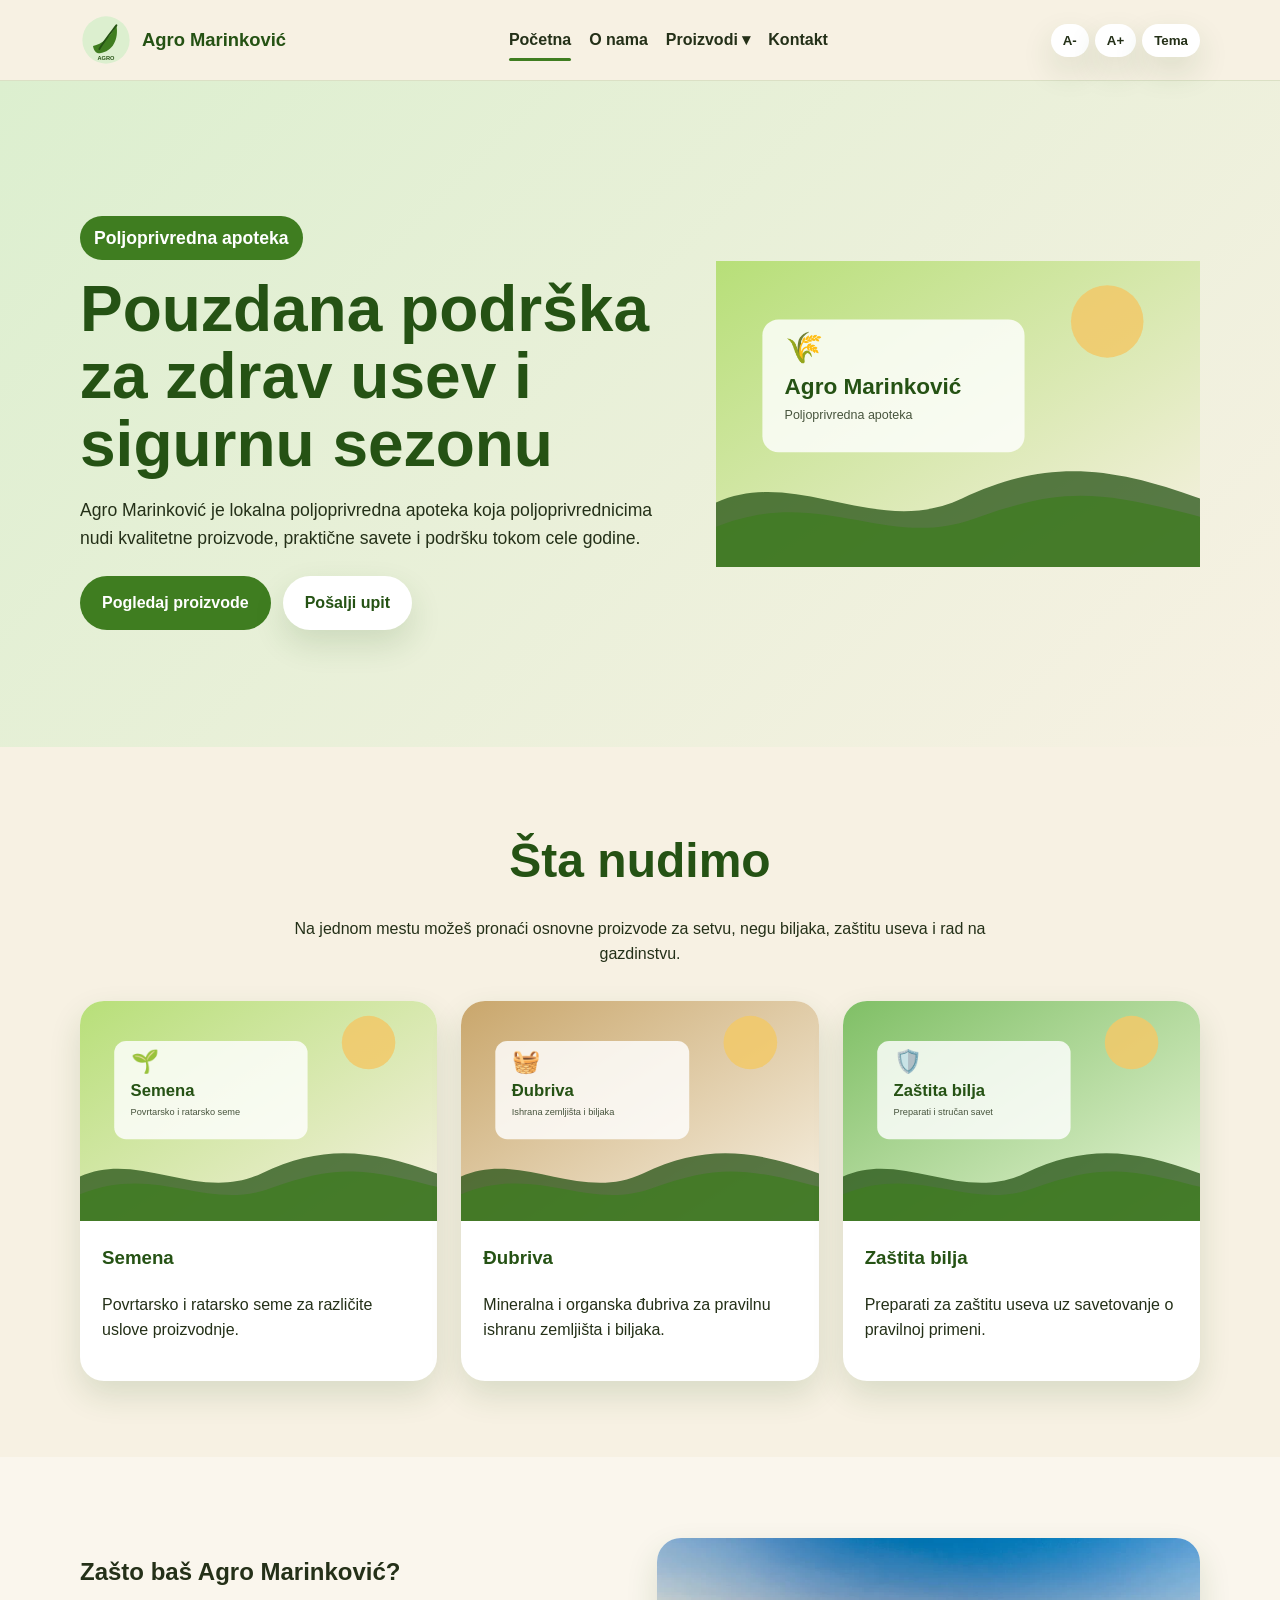
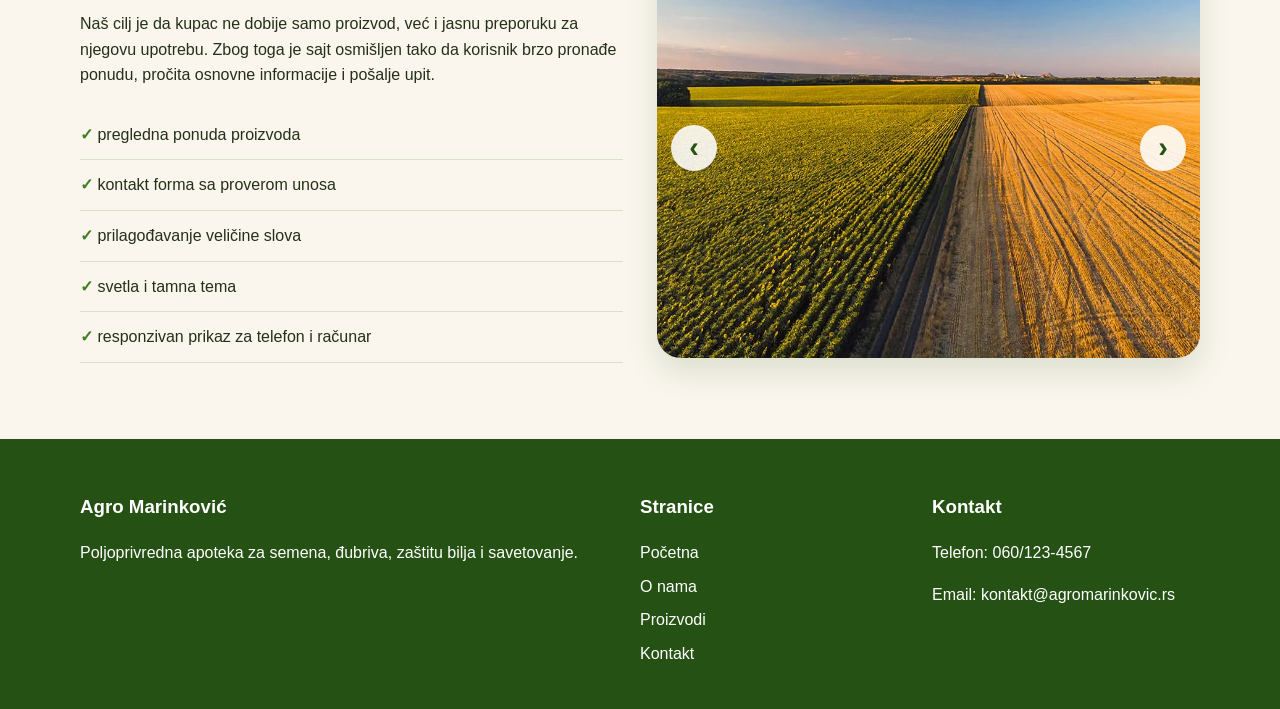
==== index.html @ a2be4af8 "Add files via upload" ====
<!DOCTYPE html>
<html lang="sr">
<head>
    <meta charset="UTF-8">
    <meta name="description" content="Agro Marinković je poljoprivredna apoteka koja nudi semena, đubriva, zaštitu bilja, alat, opremu za navodnjavanje i savetovanje za poljoprivrednike.">
    <meta name="keywords" content="poljoprivredna apoteka, Agro Marinković, semena, đubriva, zaštita bilja, alat, navodnjavanje">
    <meta name="author" content="Jovana Marinkovic">
    <meta name="viewport" content="width=device-width, initial-scale=1.0">
    <title>Agro Marinković</title>
    <link rel="stylesheet" href="css/stil.css">
</head>
<body>
    <header class="zaglavlje">
        <div class="omotac navigacija">
            <a href="index.html" class="logo">
                <img src="slike/logo.svg" alt="Logo poljoprivredne apoteke Agro Marinković">
                <span>Agro Marinković</span>
            </a>

            <button class="dugme-meni" id="dugmeMeni">☰</button>

            <nav class="meni" id="meni">
                <a href="index.html" class="aktivna">Početna</a>
                <a href="o-nama.html">O nama</a>

                <div class="padajuci-meni">
                    <button class="padajuci-dugme" type="button">Proizvodi ▾</button>

                    <div class="padajuci-sadrzaj">
                        <a href="proizvodi.html#semena">Semena</a>
                        <a href="proizvodi.html#djubriva">Đubriva</a>
                        <a href="proizvodi.html#zastita">Zaštita bilja</a>
                        <a href="proizvodi.html#navodnjavanje">Navodnjavanje</a>
                    </div>
                </div>

                <a href="kontakt.html">Kontakt</a>
            </nav>

            <div class="podesavanja">
                <button id="manjiFont">A-</button>
                <button id="veciFont">A+</button>
                <button id="promenaTeme">Tema</button>
            </div>
        </div>
    </header>

    <main>
        <section class="pocetna">
            <div class="omotac pocetna-sadrzaj">
                <div>
                    <p class="oznaka">Poljoprivredna apoteka</p>
                    <h1>Pouzdana podrška za zdrav usev i sigurnu sezonu</h1>
                    <p>Agro Marinković je lokalna poljoprivredna apoteka koja poljoprivrednicima nudi kvalitetne proizvode, praktične savete i podršku tokom cele godine.</p>

                    <div class="dugmad">
                        <a href="proizvodi.html" class="dugme primarno">Pogledaj proizvode</a>
                        <a href="kontakt.html" class="dugme sekundarno">Pošalji upit</a>
                    </div>
                </div>

                <img src="slike/pocetna.svg" alt="Ilustracija poljoprivrednog polja">
            </div>
        </section>

        <section class="sekcija">
            <div class="omotac">
                <div class="naslov-sekcije">
                    <h2>Šta nudimo</h2>
                    <p>Na jednom mestu možeš pronaći osnovne proizvode za setvu, negu biljaka, zaštitu useva i rad na gazdinstvu.</p>
                </div>

                <div class="tri-kolone">
                    <article class="kartica">
                        <img src="slike/semena.svg" alt="Semena">
                        <div>
                            <h3>Semena</h3>
                            <p>Povrtarsko i ratarsko seme za različite uslove proizvodnje.</p>
                        </div>
                    </article>

                    <article class="kartica">
                        <img src="slike/djubriva.svg" alt="Đubriva">
                        <div>
                            <h3>Đubriva</h3>
                            <p>Mineralna i organska đubriva za pravilnu ishranu zemljišta i biljaka.</p>
                        </div>
                    </article>

                    <article class="kartica">
                        <img src="slike/zastita.svg" alt="Zaštita bilja">
                        <div>
                            <h3>Zaštita bilja</h3>
                            <p>Preparati za zaštitu useva uz savetovanje o pravilnoj primeni.</p>
                        </div>
                    </article>
                </div>
            </div>
        </section>

        <section class="sekcija svetla">
            <div class="omotac dve-kolone">
                <div>
                    <h2>Zašto baš Agro Marinković?</h2>
                    <p>Naš cilj je da kupac ne dobije samo proizvod, već i jasnu preporuku za njegovu upotrebu. Zbog toga je sajt osmišljen tako da korisnik brzo pronađe ponudu, pročita osnovne informacije i pošalje upit.</p>

                    <ul class="lista">
                        <li>pregledna ponuda proizvoda</li>
                        <li>kontakt forma sa proverom unosa</li>
                        <li>prilagođavanje veličine slova</li>
                        <li>svetla i tamna tema</li>
                        <li>responzivan prikaz za telefon i računar</li>
                    </ul>
                </div>

               <div class="slajder">
    <img src="slike/slika2.webp" alt="Njiva" class="slajd aktivan">
    <img src="slike/slika3.jpg" alt="Prskanje" class="slajd">
    <img src="slike/slika4.jpg" alt="Poljoprivredni radovi" class="slajd">

    <button id="prethodnaSlika" class="strelica levo">‹</button>
    <button id="sledecaSlika" class="strelica desno">›</button>
</div>
            </div>
        </section>
    </main>

    <footer class="podnozje">
        <div class="omotac podnozje-mreza">
            <div>
                <h3>Agro Marinković</h3>
                <p>Poljoprivredna apoteka za semena, đubriva, zaštitu bilja i savetovanje.</p>
            </div>

            <div>
                <h3>Stranice</h3>
                <a href="index.html">Početna</a>
                <a href="o-nama.html">O nama</a>
                <a href="proizvodi.html">Proizvodi</a>
                <a href="kontakt.html">Kontakt</a>
            </div>

            <div>
                <h3>Kontakt</h3>
                <p>Telefon: 060/123-4567</p>
                <p>Email: kontakt@agromarinkovic.rs</p>
            </div>
        </div>
    </footer>

    <script src="js/skripta.js"></script>
</body>
</html>
---- css/stil.css ----
:root {
    --zelena: #3f7d20;
    --tamnozelena: #255214;
    --svetlozelena: #dcefcf;
    --bez: #f7f1e3;
    --bela: #ffffff;
    --braon: #8b5e34;
    --tekst: #243018;
    --senka: 0 14px 32px rgba(37, 82, 20, 0.14);
    --velicina: 16px;
}

* {
    box-sizing: border-box;
}

html {
    scroll-behavior: smooth;
}

body {
    margin: 0;
    font-family: Arial, Helvetica, sans-serif;
    font-size: var(--velicina);
    line-height: 1.6;
    background: var(--bez);
    color: var(--tekst);
}

body.tamna-tema {
    --bez: #172113;
    --bela: #24301f;
    --tekst: #f4f7ef;
    --svetlozelena: #31452a;
    --senka: 0 14px 32px rgba(0, 0, 0, 0.35);
}

img {
    max-width: 100%;
    display: block;
}

a {
    color: inherit;
}

.omotac {
    width: min(1120px, 92%);
    margin: auto;
}

.zaglavlje {
    position: sticky;
    top: 0;
    z-index: 50;
    background: rgba(247, 241, 227, 0.96);
    border-bottom: 1px solid rgba(63, 125, 32, 0.15);
}

body.tamna-tema .zaglavlje {
    background: rgba(23, 33, 19, 0.96);
}

.navigacija {
    display: flex;
    align-items: center;
    justify-content: space-between;
    gap: 18px;
    padding: 14px 0;
}

.logo {
    display: flex;
    align-items: center;
    gap: 10px;
    text-decoration: none;
    font-weight: 800;
    color: var(--tamnozelena);
}

body.tamna-tema .logo {
    color: var(--svetlozelena);
}

.logo img {
    width: 52px;
    height: 52px;
}

.logo span {
    font-size: 1.15rem;
}

.meni {
    display: flex;
    align-items: center;
    gap: 18px;
}

.meni a {
    text-decoration: none;
    font-weight: 700;
    padding: 8px 0;
    position: relative;
}

.meni a::after {
    content: "";
    position: absolute;
    left: 0;
    bottom: 0;
    width: 0;
    height: 3px;
    background: var(--zelena);
    border-radius: 20px;
    transition: 0.25s;
}

.meni a:hover::after,
.meni a.aktivna::after {
    width: 100%;
}

.podesavanja {
    display: flex;
    gap: 6px;
}

.podesavanja button,
.dugme-meni {
    border: 0;
    background: var(--bela);
    color: var(--tekst);
    box-shadow: var(--senka);
    border-radius: 999px;
    padding: 9px 12px;
    font-weight: 800;
    cursor: pointer;
    transition: 0.25s;
}

.podesavanja button:hover,
.dugme-meni:hover {
    transform: translateY(-2px);
}

.dugme-meni {
    display: none;
    font-size: 1.3rem;
}

.pocetna {
    min-height: 74vh;
    display: flex;
    align-items: center;
    background: linear-gradient(135deg, #dcefcf, #f7f1e3);
    overflow: hidden;
}

body.tamna-tema .pocetna {
    background: linear-gradient(135deg, #24301f, #172113);
}

.pocetna-sadrzaj {
    display: grid;
    grid-template-columns: 1.1fr 0.9fr;
    gap: 44px;
    align-items: center;
    padding: 70px 0;
}

.pocetna h1 {
    font-size: clamp(2.4rem, 5vw, 4.8rem);
    line-height: 1.05;
    margin: 0 0 18px;
    color: var(--tamnozelena);
}

body.tamna-tema .pocetna h1 {
    color: var(--svetlozelena);
}

.pocetna p {
    font-size: 1.1rem;
}

.oznaka {
    display: inline-block;
    background: var(--zelena);
    color: white;
    padding: 8px 14px;
    border-radius: 999px;
    font-weight: 800;
    margin-bottom: 16px;
}

.tamna-oznaka {
    background: var(--svetlozelena);
    color: var(--tamnozelena);
}

.dugmad {
    display: flex;
    flex-wrap: wrap;
    gap: 12px;
    margin-top: 24px;
}

.dugme,
.malo-dugme {
    display: inline-flex;
    align-items: center;
    justify-content: center;
    text-decoration: none;
    border: 0;
    cursor: pointer;
    border-radius: 999px;
    font-weight: 800;
    transition: 0.25s;
}

.dugme {
    padding: 14px 22px;
}

.malo-dugme {
    padding: 10px 16px;
    background: var(--svetlozelena);
    color: var(--tamnozelena);
}

.primarno {
    background: var(--zelena);
    color: white;
}

.sekundarno {
    background: var(--bela);
    color: var(--tamnozelena);
    box-shadow: var(--senka);
}

.dugme:hover,
.malo-dugme:hover {
    transform: translateY(-3px);
}

.sekcija {
    padding: 76px 0;
}

.svetla {
    background: rgba(255, 255, 255, 0.35);
}

body.tamna-tema .svetla {
    background: rgba(255, 255, 255, 0.04);
}

.naslov-sekcije {
    max-width: 760px;
    margin: 0 auto 34px;
    text-align: center;
}

.naslov-sekcije h1,
.naslov-sekcije h2 {
    margin: 0 0 10px;
    color: var(--tamnozelena);
    font-size: clamp(1.9rem, 4vw, 3rem);
}

body.tamna-tema .naslov-sekcije h1,
body.tamna-tema .naslov-sekcije h2 {
    color: var(--svetlozelena);
}

.tri-kolone {
    display: grid;
    grid-template-columns: repeat(3, 1fr);
    gap: 24px;
}

.kartica {
    background: var(--bela);
    border-radius: 24px;
    box-shadow: var(--senka);
    overflow: hidden;
    transition: 0.3s;
}

.kartica:hover {
    transform: translateY(-8px);
}

.kartica img {
    width: 100%;
    height: 220px;
    object-fit: cover;
}

.kartica div {
    padding: 22px;
}

.kartica h2,
.kartica h3 {
    margin-top: 0;
    color: var(--tamnozelena);
}

body.tamna-tema .kartica h2,
body.tamna-tema .kartica h3 {
    color: var(--svetlozelena);
}

.dve-kolone {
    display: grid;
    grid-template-columns: 1fr 1fr;
    gap: 34px;
    align-items: center;
}

.lista {
    list-style: none;
    padding: 0;
    margin: 22px 0 0;
}

.lista li {
    padding: 12px 0;
    border-bottom: 1px solid rgba(63, 125, 32, 0.18);
}

.lista li::before {
    content: "✓ ";
    color: var(--zelena);
    font-weight: 900;
}

.zaobljena-slika,
.panel,
.forma,
.tabela,
.ugradjeni-okvir,
.video {
    border-radius: 24px;
    box-shadow: var(--senka);
}

.panel,
.forma {
    background: var(--bela);
    padding: 26px;
}

.video {
    width: 100%;
    background: #111;
}

.ugradjeni-okvir {
    width: 100%;
    min-height: 320px;
    border: 0;
}

.slajder {
    position: relative;
    border-radius: 24px;
    overflow: hidden;
    box-shadow: var(--senka);
    background: var(--bela);
}

.slajd {
    display: none;
    width: 100%;
    height: 420px;
    object-fit: cover;
}

.slajd.aktivan {
    display: block;
    animation: promenaSlike 0.4s ease;
}

.strelica {
    position: absolute;
    top: 50%;
    transform: translateY(-50%);
    border: 0;
    width: 46px;
    height: 46px;
    border-radius: 50%;
    background: rgba(255, 255, 255, 0.88);
    color: var(--tamnozelena);
    font-size: 1.8rem;
    font-weight: 900;
    cursor: pointer;
}

.levo {
    left: 14px;
}

.desno {
    right: 14px;
}

.pitanja {
    max-width: 850px;
    margin: auto;
}

.pitanje {
    width: 100%;
    border: 0;
    background: var(--bela);
    color: var(--tekst);
    padding: 18px 20px;
    text-align: left;
    font-weight: 900;
    font-size: 1rem;
    cursor: pointer;
    border-radius: 18px;
    box-shadow: var(--senka);
    margin-top: 12px;
}

.odgovor {
    display: none;
    background: var(--bela);
    padding: 0 20px 18px;
    border-radius: 0 0 18px 18px;
}

.odgovor.otvoren {
    display: block;
}

.tabela {
    width: 100%;
    border-collapse: collapse;
    overflow: hidden;
    background: var(--bela);
}

.tabela th,
.tabela td {
    padding: 15px;
    border-bottom: 1px solid rgba(63, 125, 32, 0.18);
    text-align: left;
}

.tabela th {
    background: var(--zelena);
    color: white;
}

.forma {
    display: grid;
    gap: 14px;
}

.polje {
    display: grid;
    gap: 6px;
}

.polje label {
    font-weight: 800;
}

.polje input,
.polje select,
.polje textarea {
    width: 100%;
    padding: 13px 14px;
    border: 1px solid rgba(63, 125, 32, 0.25);
    border-radius: 14px;
    background: var(--bela);
    color: var(--tekst);
    font: inherit;
}

.greska {
    color: #b00020;
    min-height: 18px;
    font-size: 0.92rem;
}

.uspeh {
    display: none;
    background: var(--svetlozelena);
    color: var(--tamnozelena);
    padding: 14px;
    border-radius: 14px;
    font-weight: 800;
}

.uspeh.prikazan {
    display: block;
}

.podnozje {
    background: var(--tamnozelena);
    color: white;
    padding: 34px 0;
}

.podnozje-mreza {
    display: grid;
    grid-template-columns: 2fr 1fr 1fr;
    gap: 24px;
}

.podnozje a {
    display: block;
    color: white;
    margin-bottom: 8px;
    text-decoration: none;
}

@keyframes promenaSlike {
    from {
        opacity: 0.45;
        transform: scale(1.03);
    }

    to {
        opacity: 1;
        transform: scale(1);
    }
}

@media (max-width: 850px) {
    .dugme-meni {
        display: inline-flex;
    }

    .meni {
        position: absolute;
        top: 82px;
        left: 4%;
        right: 4%;
        display: none;
        flex-direction: column;
        align-items: flex-start;
        background: var(--bela);
        padding: 18px;
        border-radius: 22px;
        box-shadow: var(--senka);
    }

    .meni.otvoren {
        display: flex;
    }

    .pocetna-sadrzaj,
    .dve-kolone,
    .tri-kolone,
    .podnozje-mreza {
        grid-template-columns: 1fr;
    }

    .slajd {
        height: 310px;
    }
}

@media (max-width: 520px) {
    .podesavanja {
        gap: 4px;
    }

    .podesavanja button {
        padding: 8px 9px;
        font-size: 0.85rem;
    }

    .sekcija {
        padding: 54px 0;
    }

    .pocetna-sadrzaj {
        padding: 50px 0;
    }
}.padajuci-meni {
    position: relative;
}

.padajuci-dugme {
    background: transparent;
    border: 0;
    color: var(--tekst);
    font: inherit;
    font-weight: 700;
    cursor: pointer;
    padding: 8px 0;
}

.padajuci-dugme.aktivna {
    position: relative;
}

.padajuci-dugme.aktivna::after {
    content: "";
    position: absolute;
    left: 0;
    bottom: 0;
    width: 100%;
    height: 3px;
    background: var(--zelena);
    border-radius: 20px;
}

.padajuci-sadrzaj {
    display: none;
    position: absolute;
    top: 36px;
    left: 0;
    min-width: 190px;
    background: var(--bela);
    box-shadow: var(--senka);
    border-radius: 16px;
    padding: 10px;
    z-index: 100;
}

.padajuci-sadrzaj a {
    display: block;
    padding: 10px 14px;
    border-radius: 12px;
    text-decoration: none;
    white-space: nowrap;
}

.padajuci-sadrzaj a::after {
    display: none;
}

.padajuci-sadrzaj a:hover {
    background: var(--svetlozelena);
}

.padajuci-meni:hover .padajuci-sadrzaj {
    display: block;
}

.padajuci-meni.otvoren .padajuci-sadrzaj {
    display: block;
}

@media (max-width: 850px) {
    .padajuci-meni {
        width: 100%;
    }

    .padajuci-dugme {
        width: 100%;
        text-align: left;
    }

    .padajuci-sadrzaj {
        position: static;
        box-shadow: none;
        background: transparent;
        padding: 6px 0 0 14px;
        border-radius: 0;
    }

    .padajuci-sadrzaj a {
        padding: 8px 0;
    }
}
.youtube-prikaz {
    position: relative;
    width: 100%;
    min-height: 320px;
    border-radius: 24px;
    overflow: hidden;
    box-shadow: var(--senka);
    background: #111;
}

.youtube-prikaz img {
    width: 100%;
    height: 420px;
    object-fit: cover;
    display: block;
}

.dugme-pusti-video {
    position: absolute;
    top: 50%;
    left: 50%;
    transform: translate(-50%, -50%);
    width: 82px;
    height: 82px;
    border-radius: 50%;
    border: 0;
    background: rgba(255, 255, 255, 0.92);
    color: var(--tamnozelena);
    font-size: 2rem;
    font-weight: 900;
    cursor: pointer;
    box-shadow: 0 10px 24px rgba(0, 0, 0, 0.2);
    transition: 0.25s;
}

.dugme-pusti-video:hover {
    transform: translate(-50%, -50%) scale(1.08);
}

.youtube-prikaz iframe {
    width: 100%;
    height: 420px;
    border: 0;
    display: block;
}
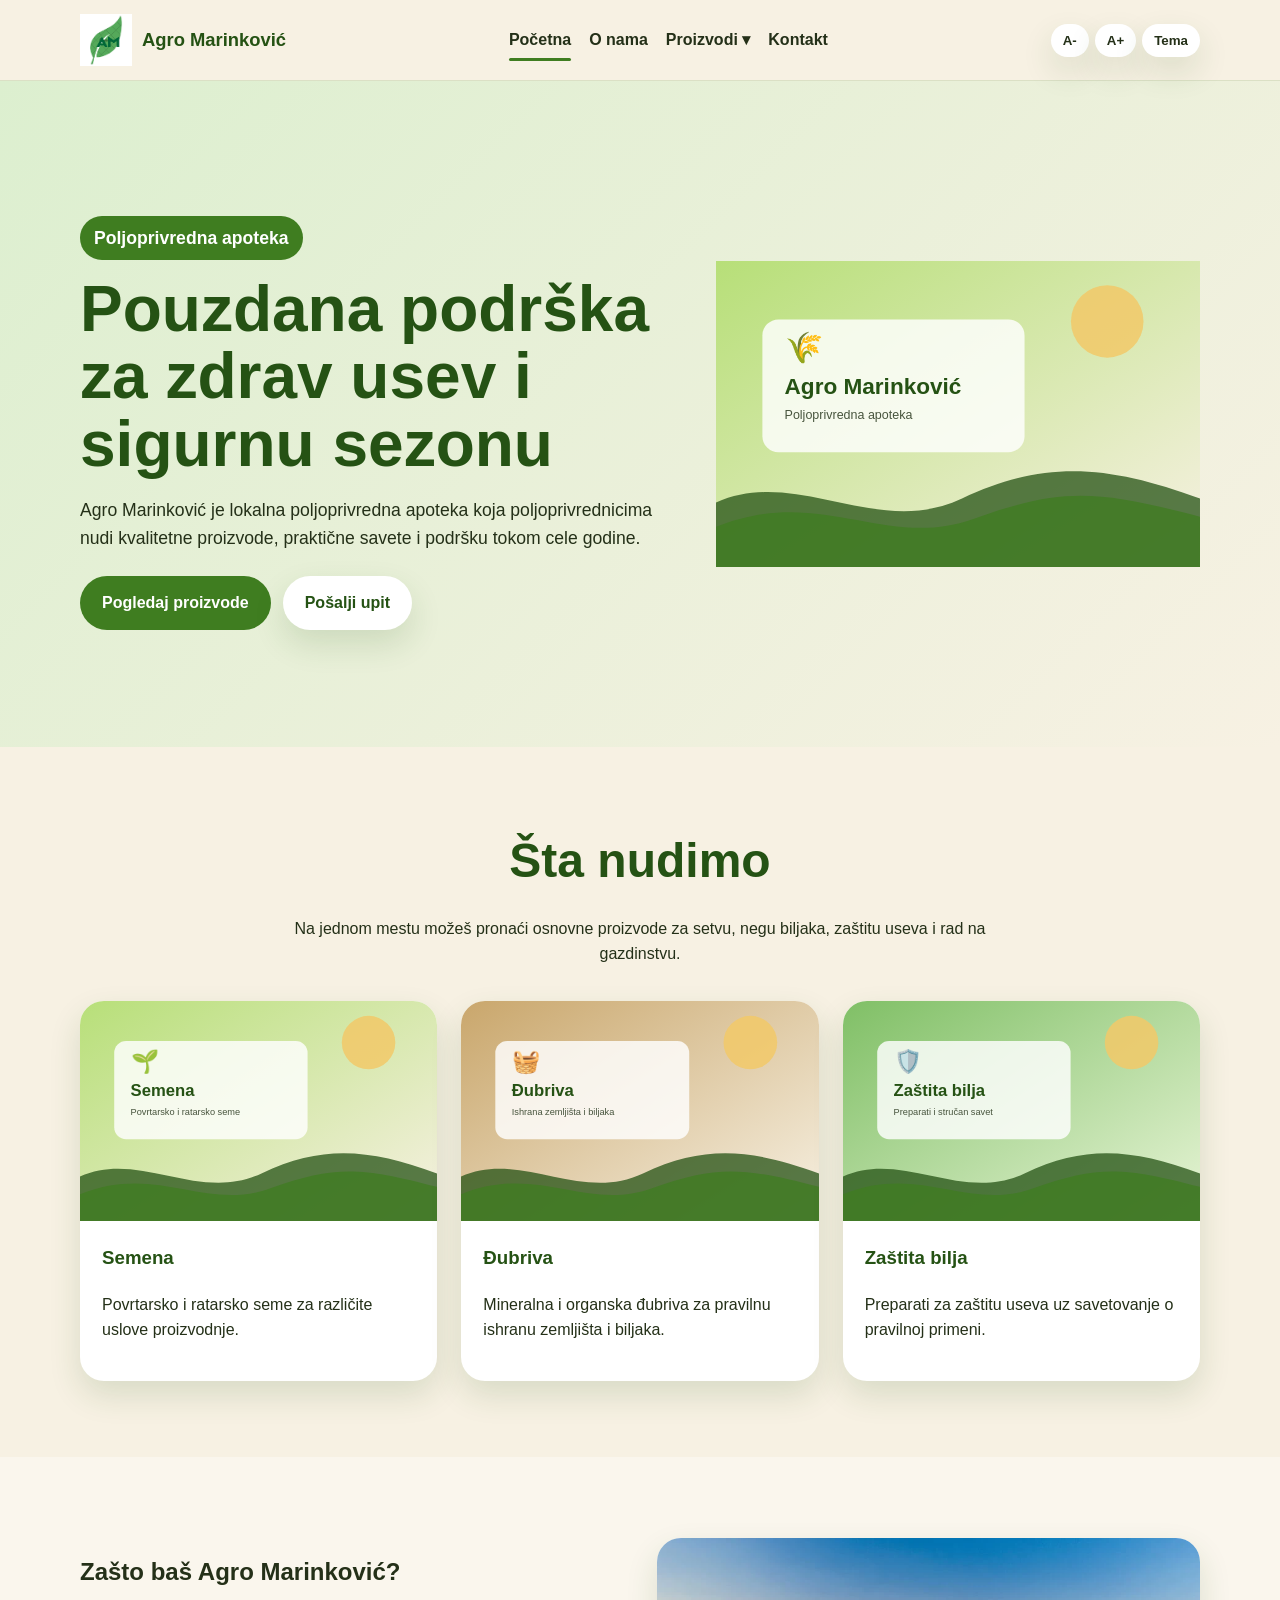
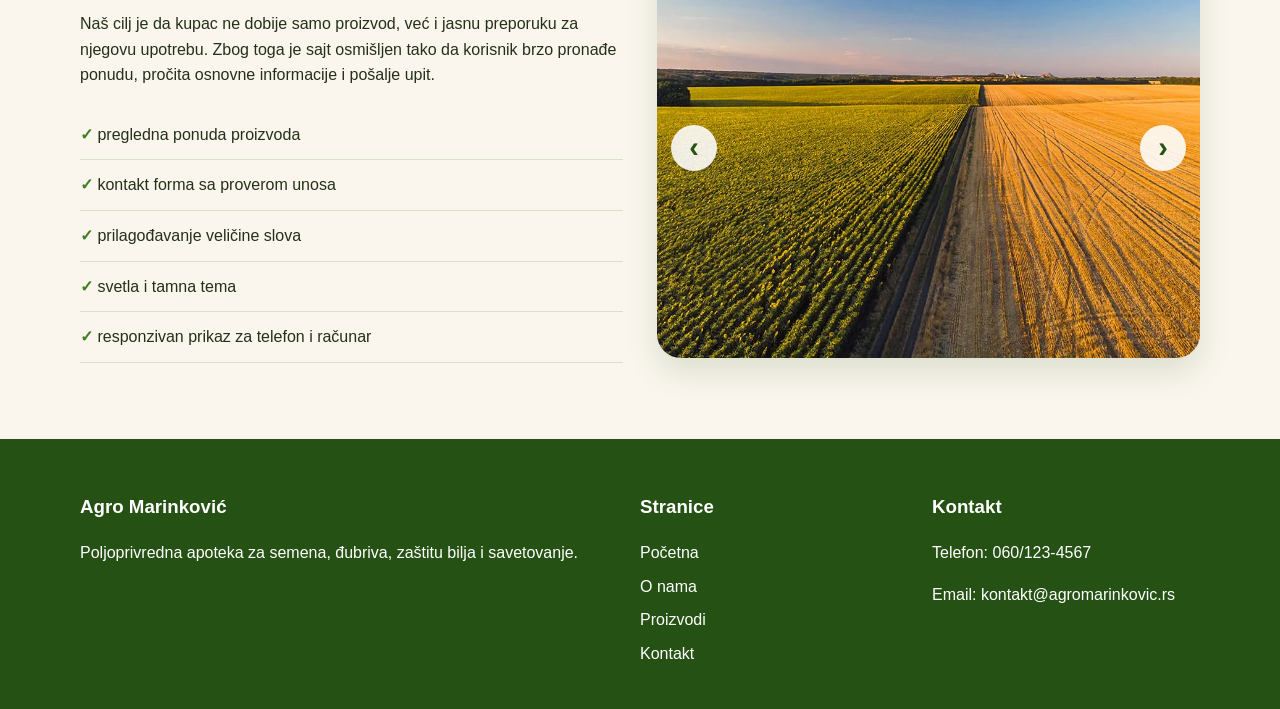
==== commit 8772abab: "Fix HTML encoding and update logo image source" ====
--- a/index.html
+++ b/index.html
@@ -13,7 +13,7 @@
     <header class="zaglavlje">
         <div class="omotac navigacija">
             <a href="index.html" class="logo">
-                <img src="slike/logo.svg" alt="Logo poljoprivredne apoteke Agro Marinković">
+                <img src="slike/logo.png" alt="Logo poljoprivredne apoteke Agro Marinković">
                 <span>Agro Marinković</span>
             </a>
 
@@ -150,4 +150,4 @@
 
     <script src="js/skripta.js"></script>
 </body>
-</html>+</html>
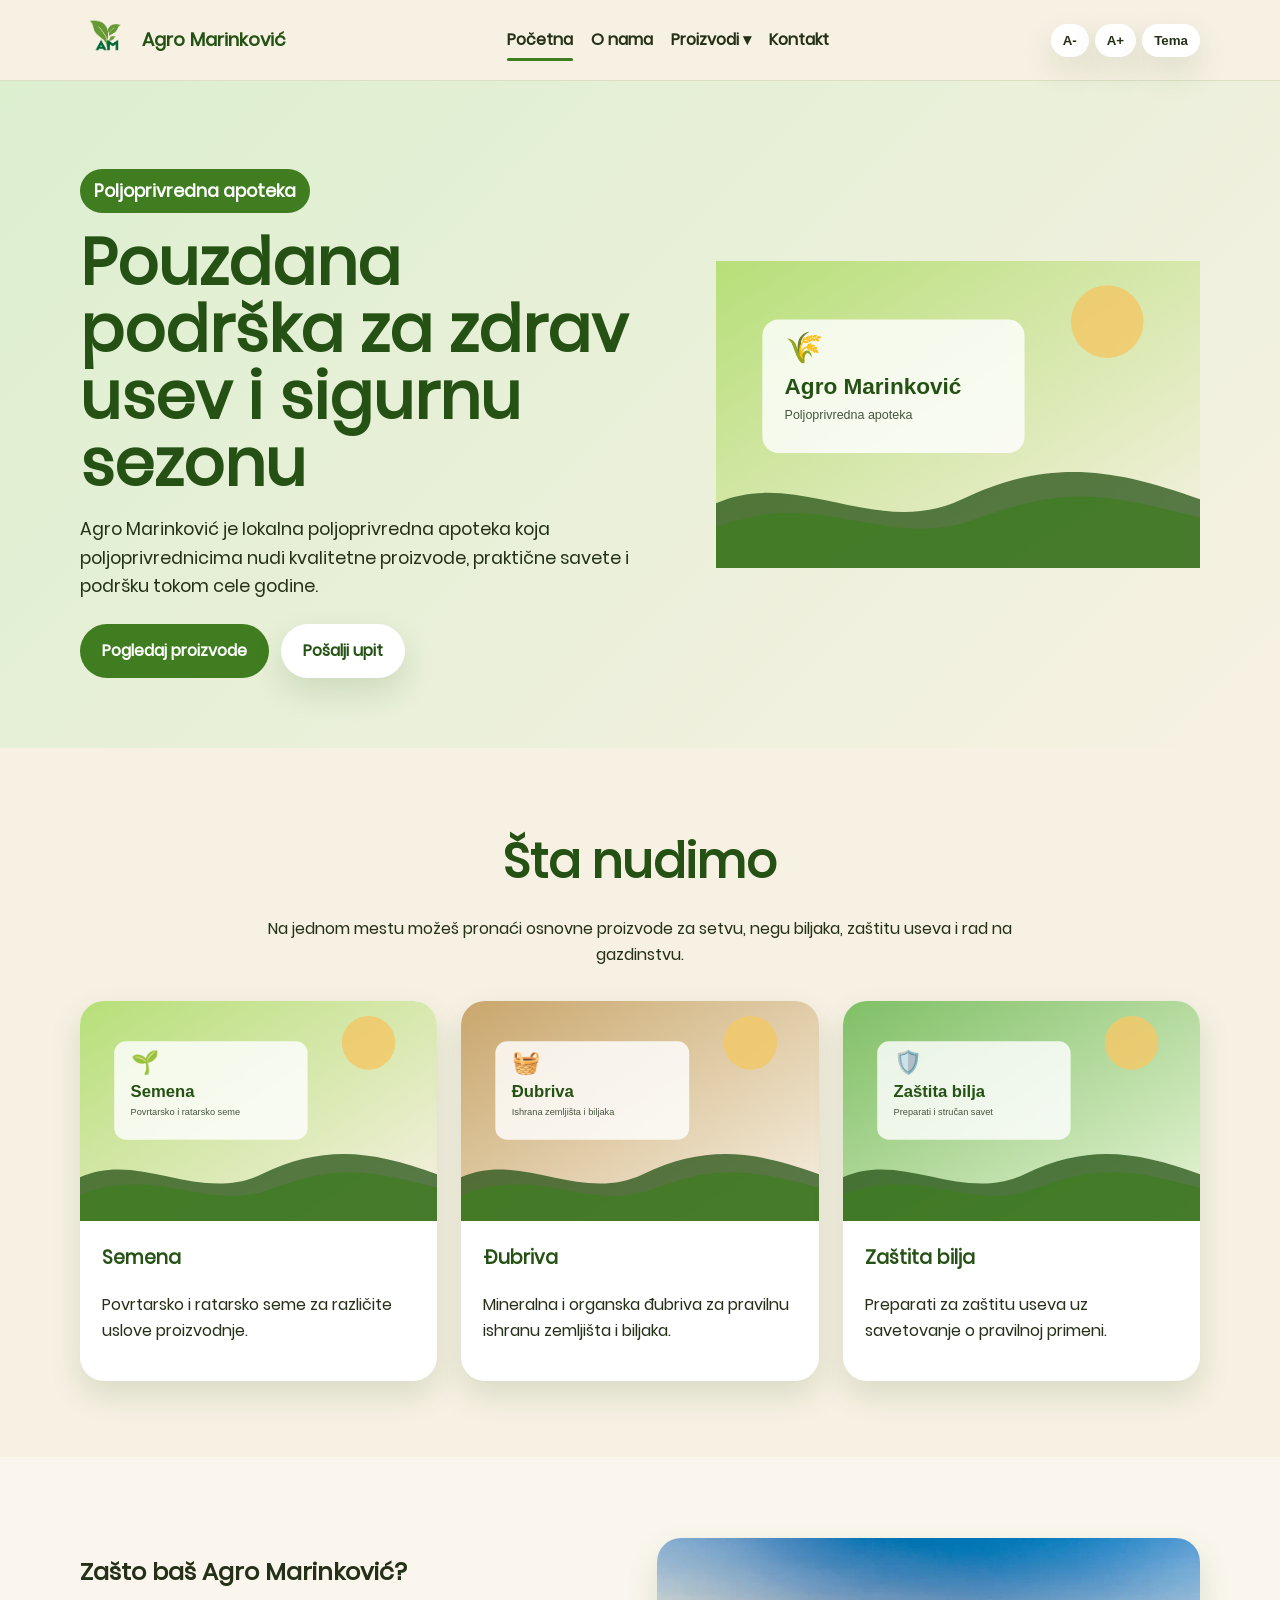
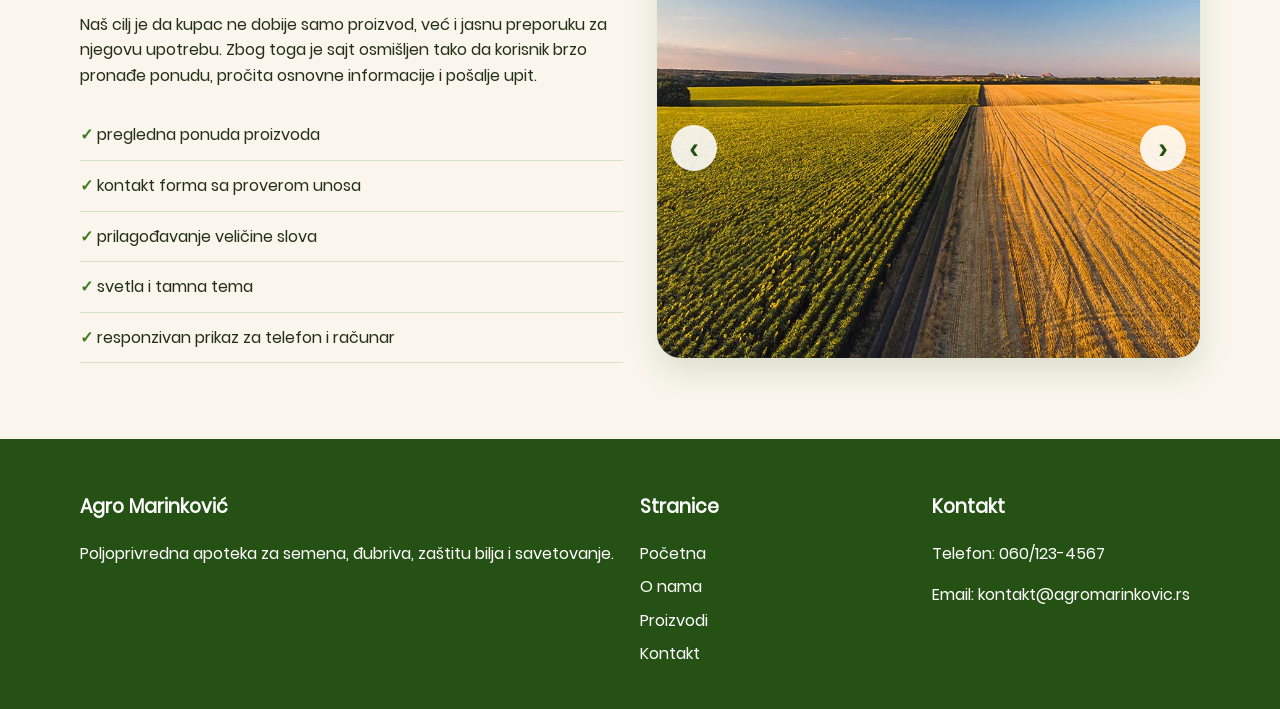
==== commit 2aef4425: "Finalna ispravljena verzija rada" ====
--- a/index.html
+++ b/index.html
@@ -1,153 +1,153 @@
-<!DOCTYPE html>
-<html lang="sr">
-<head>
-    <meta charset="UTF-8">
-    <meta name="description" content="Agro Marinković je poljoprivredna apoteka koja nudi semena, đubriva, zaštitu bilja, alat, opremu za navodnjavanje i savetovanje za poljoprivrednike.">
-    <meta name="keywords" content="poljoprivredna apoteka, Agro Marinković, semena, đubriva, zaštita bilja, alat, navodnjavanje">
-    <meta name="author" content="Jovana Marinkovic">
-    <meta name="viewport" content="width=device-width, initial-scale=1.0">
-    <title>Agro Marinković</title>
-    <link rel="stylesheet" href="css/stil.css">
-</head>
-<body>
-    <header class="zaglavlje">
-        <div class="omotac navigacija">
-            <a href="index.html" class="logo">
-                <img src="slike/logo.png" alt="Logo poljoprivredne apoteke Agro Marinković">
-                <span>Agro Marinković</span>
-            </a>
-
-            <button class="dugme-meni" id="dugmeMeni">☰</button>
-
-            <nav class="meni" id="meni">
-                <a href="index.html" class="aktivna">Početna</a>
-                <a href="o-nama.html">O nama</a>
-
-                <div class="padajuci-meni">
-                    <button class="padajuci-dugme" type="button">Proizvodi ▾</button>
-
-                    <div class="padajuci-sadrzaj">
-                        <a href="proizvodi.html#semena">Semena</a>
-                        <a href="proizvodi.html#djubriva">Đubriva</a>
-                        <a href="proizvodi.html#zastita">Zaštita bilja</a>
-                        <a href="proizvodi.html#navodnjavanje">Navodnjavanje</a>
-                    </div>
-                </div>
-
-                <a href="kontakt.html">Kontakt</a>
-            </nav>
-
-            <div class="podesavanja">
-                <button id="manjiFont">A-</button>
-                <button id="veciFont">A+</button>
-                <button id="promenaTeme">Tema</button>
-            </div>
-        </div>
-    </header>
-
-    <main>
-        <section class="pocetna">
-            <div class="omotac pocetna-sadrzaj">
-                <div>
-                    <p class="oznaka">Poljoprivredna apoteka</p>
-                    <h1>Pouzdana podrška za zdrav usev i sigurnu sezonu</h1>
-                    <p>Agro Marinković je lokalna poljoprivredna apoteka koja poljoprivrednicima nudi kvalitetne proizvode, praktične savete i podršku tokom cele godine.</p>
-
-                    <div class="dugmad">
-                        <a href="proizvodi.html" class="dugme primarno">Pogledaj proizvode</a>
-                        <a href="kontakt.html" class="dugme sekundarno">Pošalji upit</a>
-                    </div>
-                </div>
-
-                <img src="slike/pocetna.svg" alt="Ilustracija poljoprivrednog polja">
-            </div>
-        </section>
-
-        <section class="sekcija">
-            <div class="omotac">
-                <div class="naslov-sekcije">
-                    <h2>Šta nudimo</h2>
-                    <p>Na jednom mestu možeš pronaći osnovne proizvode za setvu, negu biljaka, zaštitu useva i rad na gazdinstvu.</p>
-                </div>
-
-                <div class="tri-kolone">
-                    <article class="kartica">
-                        <img src="slike/semena.svg" alt="Semena">
-                        <div>
-                            <h3>Semena</h3>
-                            <p>Povrtarsko i ratarsko seme za različite uslove proizvodnje.</p>
-                        </div>
-                    </article>
-
-                    <article class="kartica">
-                        <img src="slike/djubriva.svg" alt="Đubriva">
-                        <div>
-                            <h3>Đubriva</h3>
-                            <p>Mineralna i organska đubriva za pravilnu ishranu zemljišta i biljaka.</p>
-                        </div>
-                    </article>
-
-                    <article class="kartica">
-                        <img src="slike/zastita.svg" alt="Zaštita bilja">
-                        <div>
-                            <h3>Zaštita bilja</h3>
-                            <p>Preparati za zaštitu useva uz savetovanje o pravilnoj primeni.</p>
-                        </div>
-                    </article>
-                </div>
-            </div>
-        </section>
-
-        <section class="sekcija svetla">
-            <div class="omotac dve-kolone">
-                <div>
-                    <h2>Zašto baš Agro Marinković?</h2>
-                    <p>Naš cilj je da kupac ne dobije samo proizvod, već i jasnu preporuku za njegovu upotrebu. Zbog toga je sajt osmišljen tako da korisnik brzo pronađe ponudu, pročita osnovne informacije i pošalje upit.</p>
-
-                    <ul class="lista">
-                        <li>pregledna ponuda proizvoda</li>
-                        <li>kontakt forma sa proverom unosa</li>
-                        <li>prilagođavanje veličine slova</li>
-                        <li>svetla i tamna tema</li>
-                        <li>responzivan prikaz za telefon i računar</li>
-                    </ul>
-                </div>
-
-               <div class="slajder">
-    <img src="slike/slika2.webp" alt="Njiva" class="slajd aktivan">
-    <img src="slike/slika3.jpg" alt="Prskanje" class="slajd">
-    <img src="slike/slika4.jpg" alt="Poljoprivredni radovi" class="slajd">
-
-    <button id="prethodnaSlika" class="strelica levo">‹</button>
-    <button id="sledecaSlika" class="strelica desno">›</button>
-</div>
-            </div>
-        </section>
-    </main>
-
-    <footer class="podnozje">
-        <div class="omotac podnozje-mreza">
-            <div>
-                <h3>Agro Marinković</h3>
-                <p>Poljoprivredna apoteka za semena, đubriva, zaštitu bilja i savetovanje.</p>
-            </div>
-
-            <div>
-                <h3>Stranice</h3>
-                <a href="index.html">Početna</a>
-                <a href="o-nama.html">O nama</a>
-                <a href="proizvodi.html">Proizvodi</a>
-                <a href="kontakt.html">Kontakt</a>
-            </div>
-
-            <div>
-                <h3>Kontakt</h3>
-                <p>Telefon: 060/123-4567</p>
-                <p>Email: kontakt@agromarinkovic.rs</p>
-            </div>
-        </div>
-    </footer>
-
-    <script src="js/skripta.js"></script>
-</body>
-</html>
+<!DOCTYPE html>
+<html lang="sr" vocab="https://schema.org/">
+<head>
+    <meta charset="UTF-8">
+    <meta name="description" content="Agro Marinković je poljoprivredna apoteka koja nudi semena, đubriva, zaštitu bilja, alat, opremu za navodnjavanje i savetovanje za poljoprivrednike.">
+    <meta name="keywords" content="poljoprivredna apoteka, Agro Marinković, semena, đubriva, zaštita bilja, alat, navodnjavanje">
+    <meta name="author" content="Jovana Marinkovic">
+    <meta name="viewport" content="width=device-width, initial-scale=1.0">
+    <title>Agro Marinković</title>
+    <link rel="stylesheet" href="css/stil.css">
+</head>
+<body typeof="Organization">
+    <header class="zaglavlje">
+        <div class="omotac navigacija">
+            <a href="index.html" class="logo">
+                <img src="slike/logo.png" alt="Logo poljoprivredne apoteke Agro Marinković">
+                <span property="name">Agro Marinković</span>
+            </a>
+
+            <button class="dugme-meni" id="dugmeMeni">☰</button>
+
+            <nav class="meni" id="meni">
+                <a href="index.html" class="aktivna">Početna</a>
+                <a href="o-nama.html">O nama</a>
+
+                <div class="padajuci-meni">
+                    <button class="padajuci-dugme" type="button">Proizvodi ▾</button>
+
+                    <div class="padajuci-sadrzaj">
+                        <a href="proizvodi.html#semena">Semena</a>
+                        <a href="proizvodi.html#djubriva">Đubriva</a>
+                        <a href="proizvodi.html#zastita">Zaštita bilja</a>
+                        <a href="proizvodi.html#navodnjavanje">Navodnjavanje</a>
+                    </div>
+                </div>
+
+                <a href="kontakt.html">Kontakt</a>
+            </nav>
+
+            <div class="podesavanja">
+                <button id="manjiFont">A-</button>
+                <button id="veciFont">A+</button>
+                <button id="promenaTeme">Tema</button>
+            </div>
+        </div>
+    </header>
+
+   <main>
+        <section class="pocetna">
+            <div class="omotac pocetna-sadrzaj">
+                <div>
+                    <p class="oznaka">Poljoprivredna apoteka</p>
+                    <h1>Pouzdana podrška za zdrav usev i sigurnu sezonu</h1>
+                    <p property="description">Agro Marinković je lokalna poljoprivredna apoteka koja poljoprivrednicima nudi kvalitetne proizvode, praktične savete i podršku tokom cele godine.</p>
+
+                    <div class="dugmad">
+                        <a href="proizvodi.html" class="dugme primarno">Pogledaj proizvode</a>
+                        <a href="kontakt.html" class="dugme sekundarno">Pošalji upit</a>
+                    </div>
+                </div>
+
+                <img src="slike/pocetna.svg" alt="Ilustracija poljoprivrednog polja">
+            </div>
+        </section>
+
+        <section class="sekcija">
+            <div class="omotac">
+                <div class="naslov-sekcije">
+                    <h2>Šta nudimo</h2>
+                    <p>Na jednom mestu možeš pronaći osnovne proizvode za setvu, negu biljaka, zaštitu useva i rad na gazdinstvu.</p>
+                </div>
+
+                <div class="tri-kolone">
+                    <article class="kartica">
+                        <img src="slike/semena.svg" alt="Semena">
+                        <div>
+                            <h3>Semena</h3>
+                            <p>Povrtarsko i ratarsko seme za različite uslove proizvodnje.</p>
+                        </div>
+                    </article>
+
+                    <article class="kartica">
+                        <img src="slike/djubriva.svg" alt="Đubriva">
+                        <div>
+                            <h3>Đubriva</h3>
+                            <p>Mineralna i organska đubriva za pravilnu ishranu zemljišta i biljaka.</p>
+                        </div>
+                    </article>
+
+                    <article class="kartica">
+                        <img src="slike/zastita.svg" alt="Zaštita bilja">
+                        <div>
+                            <h3>Zaštita bilja</h3>
+                            <p>Preparati za zaštitu useva uz savetovanje o pravilnoj primeni.</p>
+                        </div>
+                    </article>
+                </div>
+            </div>
+        </section>
+
+        <section class="sekcija svetla">
+            <div class="omotac dve-kolone">
+                <div>
+                    <h2>Zašto baš Agro Marinković?</h2>
+                    <p>Naš cilj je da kupac ne dobije samo proizvod, već i jasnu preporuku za njegovu upotrebu. Zbog toga je sajt osmišljen tako da korisnik brzo pronađe ponudu, pročita osnovne informacije i pošalje upit.</p>
+
+                    <ul class="lista">
+                        <li>pregledna ponuda proizvoda</li>
+                        <li>kontakt forma sa proverom unosa</li>
+                        <li>prilagođavanje veličine slova</li>
+                        <li>svetla i tamna tema</li>
+                        <li>responzivan prikaz za telefon i računar</li>
+                    </ul>
+                </div>
+
+               <div class="slajder">
+    <img src="slike/slika2.webp" alt="Njiva" class="slajd aktivan">
+    <img src="slike/slika3.jpg" alt="Prskanje" class="slajd">
+    <img src="slike/slika4.jpg" alt="Poljoprivredni radovi" class="slajd">
+
+    <button id="prethodnaSlika" class="strelica levo">‹</button>
+    <button id="sledecaSlika" class="strelica desno">›</button>
+</div>
+            </div>
+        </section>
+    </main>
+
+    <footer class="podnozje">
+        <div class="omotac podnozje-mreza">
+            <div>
+                <h3>Agro Marinković</h3>
+                <p>Poljoprivredna apoteka za semena, đubriva, zaštitu bilja i savetovanje.</p>
+            </div>
+
+            <div>
+                <h3>Stranice</h3>
+                <a href="index.html">Početna</a>
+                <a href="o-nama.html">O nama</a>
+                <a href="proizvodi.html">Proizvodi</a>
+                <a href="kontakt.html">Kontakt</a>
+            </div>
+
+            <div>
+                <h3>Kontakt</h3>
+                <p>Telefon: 060/123-4567</p>
+                <p>Email: kontakt@agromarinkovic.rs</p>
+            </div>
+        </div>
+    </footer>
+
+    <script src="js/skripta.js"></script>
+</body>
+</html>
--- a/css/stil.css
+++ b/css/stil.css
@@ -1,721 +1,737 @@
-:root {
-    --zelena: #3f7d20;
-    --tamnozelena: #255214;
-    --svetlozelena: #dcefcf;
-    --bez: #f7f1e3;
-    --bela: #ffffff;
-    --braon: #8b5e34;
-    --tekst: #243018;
-    --senka: 0 14px 32px rgba(37, 82, 20, 0.14);
-    --velicina: 16px;
-}
-
-* {
-    box-sizing: border-box;
-}
-
-html {
-    scroll-behavior: smooth;
-}
-
-body {
-    margin: 0;
-    font-family: Arial, Helvetica, sans-serif;
-    font-size: var(--velicina);
-    line-height: 1.6;
-    background: var(--bez);
-    color: var(--tekst);
-}
-
-body.tamna-tema {
-    --bez: #172113;
-    --bela: #24301f;
-    --tekst: #f4f7ef;
-    --svetlozelena: #31452a;
-    --senka: 0 14px 32px rgba(0, 0, 0, 0.35);
-}
-
-img {
-    max-width: 100%;
-    display: block;
-}
-
-a {
-    color: inherit;
-}
-
-.omotac {
-    width: min(1120px, 92%);
-    margin: auto;
-}
-
-.zaglavlje {
-    position: sticky;
-    top: 0;
-    z-index: 50;
-    background: rgba(247, 241, 227, 0.96);
-    border-bottom: 1px solid rgba(63, 125, 32, 0.15);
-}
-
-body.tamna-tema .zaglavlje {
-    background: rgba(23, 33, 19, 0.96);
-}
-
-.navigacija {
-    display: flex;
-    align-items: center;
-    justify-content: space-between;
-    gap: 18px;
-    padding: 14px 0;
-}
-
-.logo {
-    display: flex;
-    align-items: center;
-    gap: 10px;
-    text-decoration: none;
-    font-weight: 800;
-    color: var(--tamnozelena);
-}
-
-body.tamna-tema .logo {
-    color: var(--svetlozelena);
-}
-
-.logo img {
-    width: 52px;
-    height: 52px;
-}
-
-.logo span {
-    font-size: 1.15rem;
-}
-
-.meni {
-    display: flex;
-    align-items: center;
-    gap: 18px;
-}
-
-.meni a {
-    text-decoration: none;
-    font-weight: 700;
-    padding: 8px 0;
-    position: relative;
-}
-
-.meni a::after {
-    content: "";
-    position: absolute;
-    left: 0;
-    bottom: 0;
-    width: 0;
-    height: 3px;
-    background: var(--zelena);
-    border-radius: 20px;
-    transition: 0.25s;
-}
-
-.meni a:hover::after,
-.meni a.aktivna::after {
-    width: 100%;
-}
-
-.podesavanja {
-    display: flex;
-    gap: 6px;
-}
-
-.podesavanja button,
-.dugme-meni {
-    border: 0;
-    background: var(--bela);
-    color: var(--tekst);
-    box-shadow: var(--senka);
-    border-radius: 999px;
-    padding: 9px 12px;
-    font-weight: 800;
-    cursor: pointer;
-    transition: 0.25s;
-}
-
-.podesavanja button:hover,
-.dugme-meni:hover {
-    transform: translateY(-2px);
-}
-
-.dugme-meni {
-    display: none;
-    font-size: 1.3rem;
-}
-
-.pocetna {
-    min-height: 74vh;
-    display: flex;
-    align-items: center;
-    background: linear-gradient(135deg, #dcefcf, #f7f1e3);
-    overflow: hidden;
-}
-
-body.tamna-tema .pocetna {
-    background: linear-gradient(135deg, #24301f, #172113);
-}
-
-.pocetna-sadrzaj {
-    display: grid;
-    grid-template-columns: 1.1fr 0.9fr;
-    gap: 44px;
-    align-items: center;
-    padding: 70px 0;
-}
-
-.pocetna h1 {
-    font-size: clamp(2.4rem, 5vw, 4.8rem);
-    line-height: 1.05;
-    margin: 0 0 18px;
-    color: var(--tamnozelena);
-}
-
-body.tamna-tema .pocetna h1 {
-    color: var(--svetlozelena);
-}
-
-.pocetna p {
-    font-size: 1.1rem;
-}
-
-.oznaka {
-    display: inline-block;
-    background: var(--zelena);
-    color: white;
-    padding: 8px 14px;
-    border-radius: 999px;
-    font-weight: 800;
-    margin-bottom: 16px;
-}
-
-.tamna-oznaka {
-    background: var(--svetlozelena);
-    color: var(--tamnozelena);
-}
-
-.dugmad {
-    display: flex;
-    flex-wrap: wrap;
-    gap: 12px;
-    margin-top: 24px;
-}
-
-.dugme,
-.malo-dugme {
-    display: inline-flex;
-    align-items: center;
-    justify-content: center;
-    text-decoration: none;
-    border: 0;
-    cursor: pointer;
-    border-radius: 999px;
-    font-weight: 800;
-    transition: 0.25s;
-}
-
-.dugme {
-    padding: 14px 22px;
-}
-
-.malo-dugme {
-    padding: 10px 16px;
-    background: var(--svetlozelena);
-    color: var(--tamnozelena);
-}
-
-.primarno {
-    background: var(--zelena);
-    color: white;
-}
-
-.sekundarno {
-    background: var(--bela);
-    color: var(--tamnozelena);
-    box-shadow: var(--senka);
-}
-
-.dugme:hover,
-.malo-dugme:hover {
-    transform: translateY(-3px);
-}
-
-.sekcija {
-    padding: 76px 0;
-}
-
-.svetla {
-    background: rgba(255, 255, 255, 0.35);
-}
-
-body.tamna-tema .svetla {
-    background: rgba(255, 255, 255, 0.04);
-}
-
-.naslov-sekcije {
-    max-width: 760px;
-    margin: 0 auto 34px;
-    text-align: center;
-}
-
-.naslov-sekcije h1,
-.naslov-sekcije h2 {
-    margin: 0 0 10px;
-    color: var(--tamnozelena);
-    font-size: clamp(1.9rem, 4vw, 3rem);
-}
-
-body.tamna-tema .naslov-sekcije h1,
-body.tamna-tema .naslov-sekcije h2 {
-    color: var(--svetlozelena);
-}
-
-.tri-kolone {
-    display: grid;
-    grid-template-columns: repeat(3, 1fr);
-    gap: 24px;
-}
-
-.kartica {
-    background: var(--bela);
-    border-radius: 24px;
-    box-shadow: var(--senka);
-    overflow: hidden;
-    transition: 0.3s;
-}
-
-.kartica:hover {
-    transform: translateY(-8px);
-}
-
-.kartica img {
-    width: 100%;
-    height: 220px;
-    object-fit: cover;
-}
-
-.kartica div {
-    padding: 22px;
-}
-
-.kartica h2,
-.kartica h3 {
-    margin-top: 0;
-    color: var(--tamnozelena);
-}
-
-body.tamna-tema .kartica h2,
-body.tamna-tema .kartica h3 {
-    color: var(--svetlozelena);
-}
-
-.dve-kolone {
-    display: grid;
-    grid-template-columns: 1fr 1fr;
-    gap: 34px;
-    align-items: center;
-}
-
-.lista {
-    list-style: none;
-    padding: 0;
-    margin: 22px 0 0;
-}
-
-.lista li {
-    padding: 12px 0;
-    border-bottom: 1px solid rgba(63, 125, 32, 0.18);
-}
-
-.lista li::before {
-    content: "✓ ";
-    color: var(--zelena);
-    font-weight: 900;
-}
-
-.zaobljena-slika,
-.panel,
-.forma,
-.tabela,
-.ugradjeni-okvir,
-.video {
-    border-radius: 24px;
-    box-shadow: var(--senka);
-}
-
-.panel,
-.forma {
-    background: var(--bela);
-    padding: 26px;
-}
-
-.video {
-    width: 100%;
-    background: #111;
-}
-
-.ugradjeni-okvir {
-    width: 100%;
-    min-height: 320px;
-    border: 0;
-}
-
-.slajder {
-    position: relative;
-    border-radius: 24px;
-    overflow: hidden;
-    box-shadow: var(--senka);
-    background: var(--bela);
-}
-
-.slajd {
-    display: none;
-    width: 100%;
-    height: 420px;
-    object-fit: cover;
-}
-
-.slajd.aktivan {
-    display: block;
-    animation: promenaSlike 0.4s ease;
-}
-
-.strelica {
-    position: absolute;
-    top: 50%;
-    transform: translateY(-50%);
-    border: 0;
-    width: 46px;
-    height: 46px;
-    border-radius: 50%;
-    background: rgba(255, 255, 255, 0.88);
-    color: var(--tamnozelena);
-    font-size: 1.8rem;
-    font-weight: 900;
-    cursor: pointer;
-}
-
-.levo {
-    left: 14px;
-}
-
-.desno {
-    right: 14px;
-}
-
-.pitanja {
-    max-width: 850px;
-    margin: auto;
-}
-
-.pitanje {
-    width: 100%;
-    border: 0;
-    background: var(--bela);
-    color: var(--tekst);
-    padding: 18px 20px;
-    text-align: left;
-    font-weight: 900;
-    font-size: 1rem;
-    cursor: pointer;
-    border-radius: 18px;
-    box-shadow: var(--senka);
-    margin-top: 12px;
-}
-
-.odgovor {
-    display: none;
-    background: var(--bela);
-    padding: 0 20px 18px;
-    border-radius: 0 0 18px 18px;
-}
-
-.odgovor.otvoren {
-    display: block;
-}
-
-.tabela {
-    width: 100%;
-    border-collapse: collapse;
-    overflow: hidden;
-    background: var(--bela);
-}
-
-.tabela th,
-.tabela td {
-    padding: 15px;
-    border-bottom: 1px solid rgba(63, 125, 32, 0.18);
-    text-align: left;
-}
-
-.tabela th {
-    background: var(--zelena);
-    color: white;
-}
-
-.forma {
-    display: grid;
-    gap: 14px;
-}
-
-.polje {
-    display: grid;
-    gap: 6px;
-}
-
-.polje label {
-    font-weight: 800;
-}
-
-.polje input,
-.polje select,
-.polje textarea {
-    width: 100%;
-    padding: 13px 14px;
-    border: 1px solid rgba(63, 125, 32, 0.25);
-    border-radius: 14px;
-    background: var(--bela);
-    color: var(--tekst);
-    font: inherit;
-}
-
-.greska {
-    color: #b00020;
-    min-height: 18px;
-    font-size: 0.92rem;
-}
-
-.uspeh {
-    display: none;
-    background: var(--svetlozelena);
-    color: var(--tamnozelena);
-    padding: 14px;
-    border-radius: 14px;
-    font-weight: 800;
-}
-
-.uspeh.prikazan {
-    display: block;
-}
-
-.podnozje {
-    background: var(--tamnozelena);
-    color: white;
-    padding: 34px 0;
-}
-
-.podnozje-mreza {
-    display: grid;
-    grid-template-columns: 2fr 1fr 1fr;
-    gap: 24px;
-}
-
-.podnozje a {
-    display: block;
-    color: white;
-    margin-bottom: 8px;
-    text-decoration: none;
-}
-
-@keyframes promenaSlike {
-    from {
-        opacity: 0.45;
-        transform: scale(1.03);
-    }
-
-    to {
-        opacity: 1;
-        transform: scale(1);
-    }
-}
-
-@media (max-width: 850px) {
-    .dugme-meni {
-        display: inline-flex;
-    }
-
-    .meni {
-        position: absolute;
-        top: 82px;
-        left: 4%;
-        right: 4%;
-        display: none;
-        flex-direction: column;
-        align-items: flex-start;
-        background: var(--bela);
-        padding: 18px;
-        border-radius: 22px;
-        box-shadow: var(--senka);
-    }
-
-    .meni.otvoren {
-        display: flex;
-    }
-
-    .pocetna-sadrzaj,
-    .dve-kolone,
-    .tri-kolone,
-    .podnozje-mreza {
-        grid-template-columns: 1fr;
-    }
-
-    .slajd {
-        height: 310px;
-    }
-}
-
-@media (max-width: 520px) {
-    .podesavanja {
-        gap: 4px;
-    }
-
-    .podesavanja button {
-        padding: 8px 9px;
-        font-size: 0.85rem;
-    }
-
-    .sekcija {
-        padding: 54px 0;
-    }
-
-    .pocetna-sadrzaj {
-        padding: 50px 0;
-    }
-}.padajuci-meni {
-    position: relative;
-}
-
-.padajuci-dugme {
-    background: transparent;
-    border: 0;
-    color: var(--tekst);
-    font: inherit;
-    font-weight: 700;
-    cursor: pointer;
-    padding: 8px 0;
-}
-
-.padajuci-dugme.aktivna {
-    position: relative;
-}
-
-.padajuci-dugme.aktivna::after {
-    content: "";
-    position: absolute;
-    left: 0;
-    bottom: 0;
-    width: 100%;
-    height: 3px;
-    background: var(--zelena);
-    border-radius: 20px;
-}
-
-.padajuci-sadrzaj {
-    display: none;
-    position: absolute;
-    top: 36px;
-    left: 0;
-    min-width: 190px;
-    background: var(--bela);
-    box-shadow: var(--senka);
-    border-radius: 16px;
-    padding: 10px;
-    z-index: 100;
-}
-
-.padajuci-sadrzaj a {
-    display: block;
-    padding: 10px 14px;
-    border-radius: 12px;
-    text-decoration: none;
-    white-space: nowrap;
-}
-
-.padajuci-sadrzaj a::after {
-    display: none;
-}
-
-.padajuci-sadrzaj a:hover {
-    background: var(--svetlozelena);
-}
-
-.padajuci-meni:hover .padajuci-sadrzaj {
-    display: block;
-}
-
-.padajuci-meni.otvoren .padajuci-sadrzaj {
-    display: block;
-}
-
-@media (max-width: 850px) {
-    .padajuci-meni {
-        width: 100%;
-    }
-
-    .padajuci-dugme {
-        width: 100%;
-        text-align: left;
-    }
-
-    .padajuci-sadrzaj {
-        position: static;
-        box-shadow: none;
-        background: transparent;
-        padding: 6px 0 0 14px;
-        border-radius: 0;
-    }
-
-    .padajuci-sadrzaj a {
-        padding: 8px 0;
-    }
-}
-.youtube-prikaz {
-    position: relative;
-    width: 100%;
-    min-height: 320px;
-    border-radius: 24px;
-    overflow: hidden;
-    box-shadow: var(--senka);
-    background: #111;
-}
-
-.youtube-prikaz img {
-    width: 100%;
-    height: 420px;
-    object-fit: cover;
-    display: block;
-}
-
-.dugme-pusti-video {
-    position: absolute;
-    top: 50%;
-    left: 50%;
-    transform: translate(-50%, -50%);
-    width: 82px;
-    height: 82px;
-    border-radius: 50%;
-    border: 0;
-    background: rgba(255, 255, 255, 0.92);
-    color: var(--tamnozelena);
-    font-size: 2rem;
-    font-weight: 900;
-    cursor: pointer;
-    box-shadow: 0 10px 24px rgba(0, 0, 0, 0.2);
-    transition: 0.25s;
-}
-
-.dugme-pusti-video:hover {
-    transform: translate(-50%, -50%) scale(1.08);
-}
-
-.youtube-prikaz iframe {
-    width: 100%;
-    height: 420px;
-    border: 0;
-    display: block;
+@font-face {
+    font-family: "Poppins";
+    src: url("../fontovi/poppins.regular.ttf") format("truetype");
+    font-weight: 400;
+    font-style: normal;
+}
+
+:root {
+    --zelena: #3f7d20;
+    --tamnozelena: #255214;
+    --svetlozelena: #dcefcf;
+    --bez: #f7f1e3;
+    --bela: #ffffff;
+    --braon: #8b5e34;
+    --tekst: #243018;
+    --senka: 0 14px 32px rgba(37, 82, 20, 0.14);
+    --velicina: 16px;
+}
+
+* {
+    box-sizing: border-box;
+}
+
+html {
+    scroll-behavior: smooth;
+}
+
+body {
+    margin: 0;
+    font-family: "Poppins", Arial, Helvetica, sans-serif;
+    font-size: var(--velicina);
+    line-height: 1.6;
+    background: var(--bez);
+    color: var(--tekst);
+}
+
+body.tamna-tema {
+    --bez: #172113;
+    --bela: #24301f;
+    --tekst: #f4f7ef;
+    --svetlozelena: #31452a;
+    --senka: 0 14px 32px rgba(0, 0, 0, 0.35);
+}
+
+img {
+    max-width: 100%;
+    display: block;
+}
+
+a {
+    color: inherit;
+}
+
+.omotac {
+    width: min(1120px, 92%);
+    margin: auto;
+}
+
+.zaglavlje {
+    position: sticky;
+    top: 0;
+    z-index: 50;
+    background: rgba(247, 241, 227, 0.96);
+    border-bottom: 1px solid rgba(63, 125, 32, 0.15);
+}
+
+body.tamna-tema .zaglavlje {
+    background: rgba(23, 33, 19, 0.96);
+}
+
+.navigacija {
+    display: flex;
+    align-items: center;
+    justify-content: space-between;
+    gap: 18px;
+    padding: 14px 0;
+}
+
+.logo {
+    display: flex;
+    align-items: center;
+    gap: 10px;
+    text-decoration: none;
+    font-weight: 800;
+    color: var(--tamnozelena);
+}
+
+body.tamna-tema .logo {
+    color: var(--svetlozelena);
+}
+
+.logo img {
+    width: 52px;
+    height: 52px;
+}
+
+.logo span {
+    font-size: 1.15rem;
+}
+
+.meni {
+    display: flex;
+    align-items: center;
+    gap: 18px;
+}
+
+.meni a {
+    text-decoration: none;
+    font-weight: 700;
+    padding: 8px 0;
+    position: relative;
+}
+
+.meni a::after {
+    content: "";
+    position: absolute;
+    left: 0;
+    bottom: 0;
+    width: 0;
+    height: 3px;
+    background: var(--zelena);
+    border-radius: 20px;
+    transition: 0.25s;
+}
+
+.meni a:hover::after,
+.meni a.aktivna::after {
+    width: 100%;
+}
+
+.podesavanja {
+    display: flex;
+    gap: 6px;
+}
+
+.podesavanja button,
+.dugme-meni {
+    border: 0;
+    background: var(--bela);
+    color: var(--tekst);
+    box-shadow: var(--senka);
+    border-radius: 999px;
+    padding: 9px 12px;
+    font-weight: 800;
+    cursor: pointer;
+    transition: 0.25s;
+}
+
+.podesavanja button:hover,
+.dugme-meni:hover {
+    transform: translateY(-2px);
+}
+
+.dugme-meni {
+    display: none;
+    font-size: 1.3rem;
+}
+
+.pocetna {
+    min-height: 74vh;
+    display: flex;
+    align-items: center;
+    background: linear-gradient(135deg, #dcefcf, #f7f1e3);
+    overflow: hidden;
+}
+
+body.tamna-tema .pocetna {
+    background: linear-gradient(135deg, #24301f, #172113);
+}
+
+.pocetna-sadrzaj {
+    display: grid;
+    grid-template-columns: 1.1fr 0.9fr;
+    gap: 44px;
+    align-items: center;
+    padding: 70px 0;
+}
+
+.pocetna h1 {
+    font-size: clamp(2.4rem, 5vw, 4.8rem);
+    line-height: 1.05;
+    margin: 0 0 18px;
+    color: var(--tamnozelena);
+    transition: transform 0.3s ease, text-shadow 0.3s ease;
+}
+
+.pocetna h1:hover {
+    transform: translateY(-3px);
+    text-shadow: 0 6px 14px rgba(37, 82, 20, 0.25);
+}
+
+body.tamna-tema .pocetna h1 {
+    color: var(--svetlozelena);
+}
+
+.pocetna p {
+    font-size: 1.1rem;
+}
+
+.oznaka {
+    display: inline-block;
+    background: var(--zelena);
+    color: white;
+    padding: 8px 14px;
+    border-radius: 999px;
+    font-weight: 800;
+    margin-bottom: 16px;
+}
+
+.tamna-oznaka {
+    background: var(--svetlozelena);
+    color: var(--tamnozelena);
+}
+
+.dugmad {
+    display: flex;
+    flex-wrap: wrap;
+    gap: 12px;
+    margin-top: 24px;
+}
+
+.dugme,
+.malo-dugme {
+    display: inline-flex;
+    align-items: center;
+    justify-content: center;
+    text-decoration: none;
+    border: 0;
+    cursor: pointer;
+    border-radius: 999px;
+    font-weight: 800;
+    transition: 0.25s;
+}
+
+.dugme {
+    padding: 14px 22px;
+}
+
+.malo-dugme {
+    padding: 10px 16px;
+    background: var(--svetlozelena);
+    color: var(--tamnozelena);
+}
+
+.primarno {
+    background: var(--zelena);
+    color: white;
+}
+
+.sekundarno {
+    background: var(--bela);
+    color: var(--tamnozelena);
+    box-shadow: var(--senka);
+}
+
+.dugme:hover,
+.malo-dugme:hover {
+    transform: translateY(-3px);
+}
+
+.sekcija {
+    padding: 76px 0;
+}
+
+.svetla {
+    background: rgba(255, 255, 255, 0.35);
+}
+
+body.tamna-tema .svetla {
+    background: rgba(255, 255, 255, 0.04);
+}
+
+.naslov-sekcije {
+    max-width: 760px;
+    margin: 0 auto 34px;
+    text-align: center;
+}
+
+.naslov-sekcije h1,
+.naslov-sekcije h2 {
+    margin: 0 0 10px;
+    color: var(--tamnozelena);
+    font-size: clamp(1.9rem, 4vw, 3rem);
+}
+
+body.tamna-tema .naslov-sekcije h1,
+body.tamna-tema .naslov-sekcije h2 {
+    color: var(--svetlozelena);
+}
+
+.tri-kolone {
+    display: grid;
+    grid-template-columns: repeat(3, 1fr);
+    gap: 24px;
+}
+
+.kartica {
+    background: var(--bela);
+    border-radius: 24px;
+    box-shadow: var(--senka);
+    overflow: hidden;
+    transition: 0.3s;
+}
+
+.kartica:hover {
+    transform: translateY(-8px);
+}
+
+.kartica img {
+    width: 100%;
+    height: 220px;
+    object-fit: cover;
+}
+
+.kartica div {
+    padding: 22px;
+}
+
+.kartica h2,
+.kartica h3 {
+    margin-top: 0;
+    color: var(--tamnozelena);
+}
+
+body.tamna-tema .kartica h2,
+body.tamna-tema .kartica h3 {
+    color: var(--svetlozelena);
+}
+
+.dve-kolone {
+    display: grid;
+    grid-template-columns: 1fr 1fr;
+    gap: 34px;
+    align-items: center;
+}
+
+.lista {
+    list-style: none;
+    padding: 0;
+    margin: 22px 0 0;
+}
+
+.lista li {
+    padding: 12px 0;
+    border-bottom: 1px solid rgba(63, 125, 32, 0.18);
+}
+
+.lista li::before {
+    content: "✓ ";
+    color: var(--zelena);
+    font-weight: 900;
+}
+
+.zaobljena-slika,
+.panel,
+.forma,
+.tabela,
+.ugradjeni-okvir,
+.video {
+    border-radius: 24px;
+    box-shadow: var(--senka);
+}
+
+.panel,
+.forma {
+    background: var(--bela);
+    padding: 26px;
+}
+
+.video {
+    width: 100%;
+    background: #111;
+}
+
+.ugradjeni-okvir {
+    width: 100%;
+    min-height: 320px;
+    border: 0;
+}
+
+.slajder {
+    position: relative;
+    border-radius: 24px;
+    overflow: hidden;
+    box-shadow: var(--senka);
+    background: var(--bela);
+}
+
+.slajd {
+    display: none;
+    width: 100%;
+    height: 420px;
+    object-fit: cover;
+}
+
+.slajd.aktivan {
+    display: block;
+    animation: promenaSlike 0.4s ease;
+}
+
+.strelica {
+    position: absolute;
+    top: 50%;
+    transform: translateY(-50%);
+    border: 0;
+    width: 46px;
+    height: 46px;
+    border-radius: 50%;
+    background: rgba(255, 255, 255, 0.88);
+    color: var(--tamnozelena);
+    font-size: 1.8rem;
+    font-weight: 900;
+    cursor: pointer;
+}
+
+.levo {
+    left: 14px;
+}
+
+.desno {
+    right: 14px;
+}
+
+.pitanja {
+    max-width: 850px;
+    margin: auto;
+}
+
+.pitanje {
+    width: 100%;
+    border: 0;
+    background: var(--bela);
+    color: var(--tekst);
+    padding: 18px 20px;
+    text-align: left;
+    font-weight: 900;
+    font-size: 1rem;
+    cursor: pointer;
+    border-radius: 18px;
+    box-shadow: var(--senka);
+    margin-top: 12px;
+}
+
+.odgovor {
+    display: none;
+    background: var(--bela);
+    padding: 0 20px 18px;
+    border-radius: 0 0 18px 18px;
+}
+
+.odgovor.otvoren {
+    display: block;
+}
+
+.tabela {
+    width: 100%;
+    border-collapse: collapse;
+    overflow: hidden;
+    background: var(--bela);
+}
+
+.tabela th,
+.tabela td {
+    padding: 15px;
+    border-bottom: 1px solid rgba(63, 125, 32, 0.18);
+    text-align: left;
+}
+
+.tabela th {
+    background: var(--zelena);
+    color: white;
+}
+
+.forma {
+    display: grid;
+    gap: 14px;
+}
+
+.polje {
+    display: grid;
+    gap: 6px;
+}
+
+.polje label {
+    font-weight: 800;
+}
+
+.polje input,
+.polje select,
+.polje textarea {
+    width: 100%;
+    padding: 13px 14px;
+    border: 1px solid rgba(63, 125, 32, 0.25);
+    border-radius: 14px;
+    background: var(--bela);
+    color: var(--tekst);
+    font: inherit;
+}
+
+.greska {
+    color: #b00020;
+    min-height: 18px;
+    font-size: 0.92rem;
+}
+
+.uspeh {
+    display: none;
+    background: var(--svetlozelena);
+    color: var(--tamnozelena);
+    padding: 14px;
+    border-radius: 14px;
+    font-weight: 800;
+}
+
+.uspeh.prikazan {
+    display: block;
+}
+
+.podnozje {
+    background: var(--tamnozelena);
+    color: white;
+    padding: 34px 0;
+}
+
+.podnozje-mreza {
+    display: grid;
+    grid-template-columns: 2fr 1fr 1fr;
+    gap: 24px;
+}
+
+.podnozje a {
+    display: block;
+    color: white;
+    margin-bottom: 8px;
+    text-decoration: none;
+}
+
+@keyframes promenaSlike {
+    from {
+        opacity: 0.45;
+        transform: scale(1.03);
+    }
+
+    to {
+        opacity: 1;
+        transform: scale(1);
+    }
+}
+
+@media (max-width: 850px) {
+    .dugme-meni {
+        display: inline-flex;
+    }
+
+    .meni {
+        position: absolute;
+        top: 82px;
+        left: 4%;
+        right: 4%;
+        display: none;
+        flex-direction: column;
+        align-items: flex-start;
+        background: var(--bela);
+        padding: 18px;
+        border-radius: 22px;
+        box-shadow: var(--senka);
+    }
+
+    .meni.otvoren {
+        display: flex;
+    }
+
+    .pocetna-sadrzaj,
+    .dve-kolone,
+    .tri-kolone,
+    .podnozje-mreza {
+        grid-template-columns: 1fr;
+    }
+
+    .slajd {
+        height: 310px;
+    }
+}
+
+@media (max-width: 520px) {
+    .podesavanja {
+        gap: 4px;
+    }
+
+    .podesavanja button {
+        padding: 8px 9px;
+        font-size: 0.85rem;
+    }
+
+    .sekcija {
+        padding: 54px 0;
+    }
+
+    .pocetna-sadrzaj {
+        padding: 50px 0;
+    }
+}
+
+.padajuci-meni {
+    position: relative;
+}
+
+.padajuci-dugme {
+    background: transparent;
+    border: 0;
+    color: var(--tekst);
+    font: inherit;
+    font-weight: 700;
+    cursor: pointer;
+    padding: 8px 0;
+}
+
+.padajuci-dugme.aktivna {
+    position: relative;
+}
+
+.padajuci-dugme.aktivna::after {
+    content: "";
+    position: absolute;
+    left: 0;
+    bottom: 0;
+    width: 100%;
+    height: 3px;
+    background: var(--zelena);
+    border-radius: 20px;
+}
+
+.padajuci-sadrzaj {
+    display: none;
+    position: absolute;
+    top: 36px;
+    left: 0;
+    min-width: 190px;
+    background: var(--bela);
+    box-shadow: var(--senka);
+    border-radius: 16px;
+    padding: 10px;
+    z-index: 100;
+}
+
+.padajuci-sadrzaj a {
+    display: block;
+    padding: 10px 14px;
+    border-radius: 12px;
+    text-decoration: none;
+    white-space: nowrap;
+}
+
+.padajuci-sadrzaj a::after {
+    display: none;
+}
+
+.padajuci-sadrzaj a:hover {
+    background: var(--svetlozelena);
+}
+
+.padajuci-meni:hover .padajuci-sadrzaj {
+    display: block;
+}
+
+.padajuci-meni.otvoren .padajuci-sadrzaj {
+    display: block;
+}
+
+@media (max-width: 850px) {
+    .padajuci-meni {
+        width: 100%;
+    }
+
+    .padajuci-dugme {
+        width: 100%;
+        text-align: left;
+    }
+
+    .padajuci-sadrzaj {
+        position: static;
+        box-shadow: none;
+        background: transparent;
+        padding: 6px 0 0 14px;
+        border-radius: 0;
+    }
+
+    .padajuci-sadrzaj a {
+        padding: 8px 0;
+    }
+}
+
+.youtube-prikaz {
+    position: relative;
+    width: 100%;
+    min-height: 320px;
+    border-radius: 24px;
+    overflow: hidden;
+    box-shadow: var(--senka);
+    background: #111;
+}
+
+.youtube-prikaz img {
+    width: 100%;
+    height: 420px;
+    object-fit: cover;
+    display: block;
+}
+
+.dugme-pusti-video {
+    position: absolute;
+    top: 50%;
+    left: 50%;
+    transform: translate(-50%, -50%);
+    width: 82px;
+    height: 82px;
+    border-radius: 50%;
+    border: 0;
+    background: rgba(255, 255, 255, 0.92);
+    color: var(--tamnozelena);
+    font-size: 2rem;
+    font-weight: 900;
+    cursor: pointer;
+    box-shadow: 0 10px 24px rgba(0, 0, 0, 0.2);
+    transition: 0.25s;
+}
+
+.dugme-pusti-video:hover {
+    transform: translate(-50%, -50%) scale(1.08);
+}
+
+.youtube-prikaz iframe {
+    width: 100%;
+    height: 420px;
+    border: 0;
+    display: block;
 }
